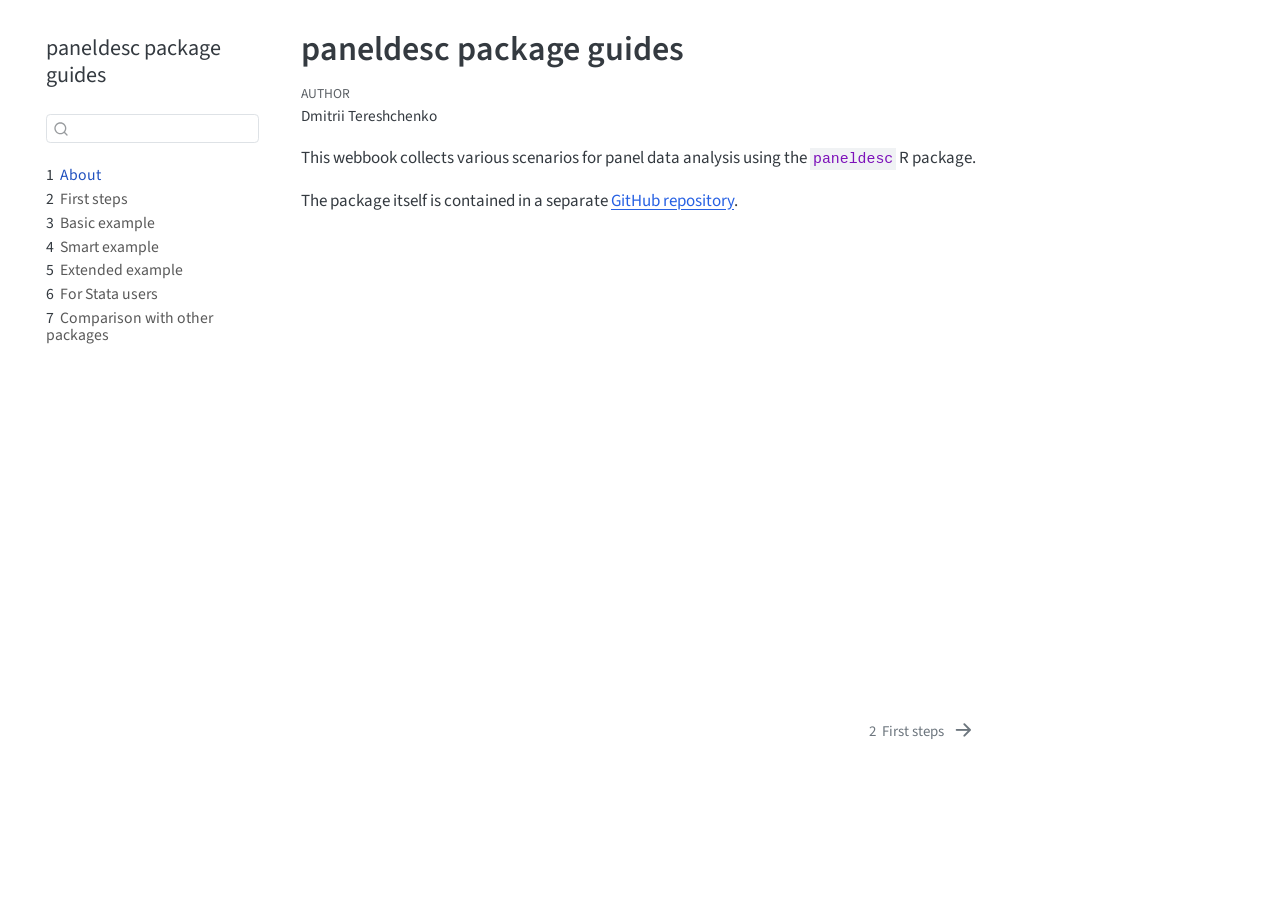
==== docs/index.html @ 5338b29d "Update examples" ====
<!DOCTYPE html>
<html xmlns="http://www.w3.org/1999/xhtml" lang="en" xml:lang="en"><head>

<meta charset="utf-8">
<meta name="generator" content="quarto-1.9.36">

<meta name="viewport" content="width=device-width, initial-scale=1.0, user-scalable=yes">

<meta name="author" content="Dmitrii Tereshchenko">

<title>paneldesc package guides</title>
<style>
/* Default styles provided by pandoc.
** See https://pandoc.org/MANUAL.html#variables-for-html for config info.
*/
code{white-space: pre-wrap;}
span.smallcaps{font-variant: small-caps;}
div.columns{display: flex; gap: min(4vw, 1.5em);}
div.column{flex: auto; overflow-x: auto;}
div.hanging-indent{margin-left: 1.5em; text-indent: -1.5em;}
ul.task-list{list-style: none;}
ul.task-list li input[type="checkbox"] {
  width: 0.8em;
  margin: 0 0.8em 0.2em -1em; /* quarto-specific, see https://github.com/quarto-dev/quarto-cli/issues/4556 */ 
  vertical-align: middle;
}
</style>


<script src="site_libs/quarto-nav/quarto-nav.js"></script>
<script src="site_libs/quarto-nav/headroom.min.js"></script>
<script src="site_libs/clipboard/clipboard.min.js"></script>
<script src="site_libs/quarto-search/autocomplete.umd.js"></script>
<script src="site_libs/quarto-search/fuse.min.js"></script>
<script src="site_libs/quarto-search/quarto-search.js"></script>
<meta name="quarto:offset" content="./">
<link href="./00_start.html" rel="next">
<script src="site_libs/quarto-html/quarto.js" type="module"></script>
<script src="site_libs/quarto-html/tabsets/tabsets.js" type="module"></script>
<script src="site_libs/quarto-html/popper.min.js"></script>
<script src="site_libs/quarto-html/tippy.umd.min.js"></script>
<script src="site_libs/quarto-html/anchor.min.js"></script>
<link href="site_libs/quarto-html/tippy.css" rel="stylesheet">
<link href="site_libs/quarto-html/quarto-syntax-highlighting-845c23b38eaddc0f92fda52bfe77a8c8.css" rel="stylesheet" id="quarto-text-highlighting-styles">
<script src="site_libs/bootstrap/bootstrap.min.js"></script>
<link href="site_libs/bootstrap/bootstrap-icons.css" rel="stylesheet">
<link href="site_libs/bootstrap/bootstrap-a0c9b17a6f8fef2cdd58135d6438d065.min.css" rel="stylesheet" append-hash="true" id="quarto-bootstrap" data-mode="light">
<script id="quarto-search-options" type="application/json">{
  "location": "sidebar",
  "copy-button": false,
  "collapse-after": 3,
  "panel-placement": "start",
  "type": "textbox",
  "limit": 50,
  "keyboard-shortcut": [
    "f",
    "/",
    "s"
  ],
  "show-item-context": false,
  "language": {
    "search-no-results-text": "No results",
    "search-matching-documents-text": "matching documents",
    "search-copy-link-title": "Copy link to search",
    "search-hide-matches-text": "Hide additional matches",
    "search-more-match-text": "more match in this document",
    "search-more-matches-text": "more matches in this document",
    "search-clear-button-title": "Clear",
    "search-text-placeholder": "",
    "search-detached-cancel-button-title": "Cancel",
    "search-submit-button-title": "Submit",
    "search-label": "Search"
  }
}</script>


</head>

<body class="nav-sidebar floating quarto-light">

<div id="quarto-search-results"></div>
  <header id="quarto-header" class="headroom fixed-top">
  <nav class="quarto-secondary-nav">
    <div class="container-fluid d-flex">
      <button type="button" class="quarto-btn-toggle btn" data-bs-toggle="collapse" role="button" data-bs-target=".quarto-sidebar-collapse-item" aria-controls="quarto-sidebar" aria-expanded="false" aria-label="Toggle sidebar navigation" onclick="if (window.quartoToggleHeadroom) { window.quartoToggleHeadroom(); }">
        <i class="bi bi-layout-text-sidebar-reverse"></i>
      </button>
        <nav class="quarto-page-breadcrumbs" aria-label="breadcrumb"><ol class="breadcrumb"><li class="breadcrumb-item"><a href="./index.html"><span class="chapter-number">1</span>&nbsp; <span class="chapter-title">About</span></a></li></ol></nav>
        <a class="flex-grow-1" role="navigation" data-bs-toggle="collapse" data-bs-target=".quarto-sidebar-collapse-item" aria-controls="quarto-sidebar" aria-expanded="false" aria-label="Toggle sidebar navigation" onclick="if (window.quartoToggleHeadroom) { window.quartoToggleHeadroom(); }">      
        </a>
      <button type="button" class="btn quarto-search-button" aria-label="Search" onclick="window.quartoOpenSearch();">
        <i class="bi bi-search"></i>
      </button>
    </div>
  </nav>
</header>
<!-- content -->
<div id="quarto-content" class="quarto-container page-columns page-rows-contents page-layout-article">
<!-- sidebar -->
  <nav id="quarto-sidebar" class="sidebar collapse collapse-horizontal quarto-sidebar-collapse-item sidebar-navigation floating overflow-auto">
    <div class="pt-lg-2 mt-2 text-left sidebar-header">
    <div class="sidebar-title mb-0 py-0">
      <a href="./">paneldesc package guides</a> 
    </div>
      </div>
        <div class="mt-2 flex-shrink-0 align-items-center">
        <div class="sidebar-search">
        <div id="quarto-search" class="" title="Search"></div>
        </div>
        </div>
    <div class="sidebar-menu-container"> 
    <ul class="list-unstyled mt-1">
        <li class="sidebar-item">
  <div class="sidebar-item-container"> 
  <a href="./index.html" class="sidebar-item-text sidebar-link active">
 <span class="menu-text"><span class="chapter-number">1</span>&nbsp; <span class="chapter-title">About</span></span></a>
  </div>
</li>
        <li class="sidebar-item">
  <div class="sidebar-item-container"> 
  <a href="./00_start.html" class="sidebar-item-text sidebar-link">
 <span class="menu-text"><span class="chapter-number">2</span>&nbsp; <span class="chapter-title">First steps</span></span></a>
  </div>
</li>
        <li class="sidebar-item">
  <div class="sidebar-item-container"> 
  <a href="./01_basic.html" class="sidebar-item-text sidebar-link">
 <span class="menu-text"><span class="chapter-number">3</span>&nbsp; <span class="chapter-title">Basic example</span></span></a>
  </div>
</li>
        <li class="sidebar-item">
  <div class="sidebar-item-container"> 
  <a href="./02_panel.html" class="sidebar-item-text sidebar-link">
 <span class="menu-text"><span class="chapter-number">4</span>&nbsp; <span class="chapter-title">Smart example</span></span></a>
  </div>
</li>
        <li class="sidebar-item">
  <div class="sidebar-item-container"> 
  <a href="./03_extend.html" class="sidebar-item-text sidebar-link">
 <span class="menu-text"><span class="chapter-number">5</span>&nbsp; <span class="chapter-title">Extended example</span></span></a>
  </div>
</li>
        <li class="sidebar-item">
  <div class="sidebar-item-container"> 
  <a href="./04_Stata.html" class="sidebar-item-text sidebar-link">
 <span class="menu-text"><span class="chapter-number">6</span>&nbsp; <span class="chapter-title">For Stata users</span></span></a>
  </div>
</li>
        <li class="sidebar-item">
  <div class="sidebar-item-container"> 
  <a href="./05_comparison.html" class="sidebar-item-text sidebar-link">
 <span class="menu-text"><span class="chapter-number">7</span>&nbsp; <span class="chapter-title">Comparison with other packages</span></span></a>
  </div>
</li>
    </ul>
    </div>
</nav>
<div id="quarto-sidebar-glass" class="quarto-sidebar-collapse-item" data-bs-toggle="collapse" data-bs-target=".quarto-sidebar-collapse-item"></div>
<!-- margin-sidebar -->
    <div id="quarto-margin-sidebar" class="sidebar margin-sidebar zindex-bottom">
        
    </div>
<!-- main -->
<main class="content" id="quarto-document-content">

<header id="title-block-header" class="quarto-title-block default">
<div class="quarto-title">
<h1 class="title">paneldesc package guides</h1>
</div>



<div class="quarto-title-meta">

    <div>
    <div class="quarto-title-meta-heading">Author</div>
    <div class="quarto-title-meta-contents">
             <p>Dmitrii Tereshchenko </p>
          </div>
  </div>
    
  
    
  </div>
  


</header>


<p>This webbook collects various scenarios for panel data analysis using the <code>paneldesc</code> R package.</p>
<p>The package itself is contained in a separate <a href="https://github.com/dtereshch/paneldesc">GitHub repository</a>.</p>



</main> <!-- /main -->
<script id="quarto-html-after-body" type="application/javascript">
  window.document.addEventListener("DOMContentLoaded", function (event) {
    const icon = "";
    const anchorJS = new window.AnchorJS();
    anchorJS.options = {
      placement: 'right',
      icon: icon
    };
    anchorJS.add('.anchored');
    const isCodeAnnotation = (el) => {
      for (const clz of el.classList) {
        if (clz.startsWith('code-annotation-')) {                     
          return true;
        }
      }
      return false;
    }
    const onCopySuccess = function(e) {
      // button target
      const button = e.trigger;
      // don't keep focus
      button.blur();
      // flash "checked"
      button.classList.add('code-copy-button-checked');
      var currentTitle = button.getAttribute("title");
      button.setAttribute("title", "Copied!");
      let tooltip;
      if (window.bootstrap) {
        button.setAttribute("data-bs-toggle", "tooltip");
        button.setAttribute("data-bs-placement", "left");
        button.setAttribute("data-bs-title", "Copied!");
        tooltip = new bootstrap.Tooltip(button, 
          { trigger: "manual", 
            customClass: "code-copy-button-tooltip",
            offset: [0, -8]});
        tooltip.show();    
      }
      setTimeout(function() {
        if (tooltip) {
          tooltip.hide();
          button.removeAttribute("data-bs-title");
          button.removeAttribute("data-bs-toggle");
          button.removeAttribute("data-bs-placement");
        }
        button.setAttribute("title", currentTitle);
        button.classList.remove('code-copy-button-checked');
      }, 1000);
      // clear code selection
      e.clearSelection();
    }
    const getTextToCopy = function(trigger) {
      const outerScaffold = trigger.parentElement.cloneNode(true);
      const codeEl = outerScaffold.querySelector('code');
      for (const childEl of codeEl.children) {
        if (isCodeAnnotation(childEl)) {
          childEl.remove();
        }
      }
      return codeEl.innerText;
    }
    const clipboard = new window.ClipboardJS('.code-copy-button:not([data-in-quarto-modal])', {
      text: getTextToCopy
    });
    clipboard.on('success', onCopySuccess);
    if (window.document.getElementById('quarto-embedded-source-code-modal')) {
      const clipboardModal = new window.ClipboardJS('.code-copy-button[data-in-quarto-modal]', {
        text: getTextToCopy,
        container: window.document.getElementById('quarto-embedded-source-code-modal')
      });
      clipboardModal.on('success', onCopySuccess);
    }
      var localhostRegex = new RegExp(/^(?:http|https):\/\/localhost\:?[0-9]*\//);
      var mailtoRegex = new RegExp(/^mailto:/);
        var filterRegex = new RegExp('/' + window.location.host + '/');
      var isInternal = (href) => {
          return filterRegex.test(href) || localhostRegex.test(href) || mailtoRegex.test(href);
      }
      // Inspect non-navigation links and adorn them if external
     var links = window.document.querySelectorAll('a[href]:not(.nav-link):not(.navbar-brand):not(.toc-action):not(.sidebar-link):not(.sidebar-item-toggle):not(.pagination-link):not(.no-external):not([aria-hidden]):not(.dropdown-item):not(.quarto-navigation-tool):not(.about-link)');
      for (var i=0; i<links.length; i++) {
        const link = links[i];
        if (!isInternal(link.href)) {
          // undo the damage that might have been done by quarto-nav.js in the case of
          // links that we want to consider external
          if (link.dataset.originalHref !== undefined) {
            link.href = link.dataset.originalHref;
          }
        }
      }
    function tippyHover(el, contentFn, onTriggerFn, onUntriggerFn) {
      const config = {
        allowHTML: true,
        maxWidth: 500,
        delay: 100,
        arrow: false,
        appendTo: function(el) {
            return el.parentElement;
        },
        interactive: true,
        interactiveBorder: 10,
        theme: 'quarto',
        placement: 'bottom-start',
      };
      if (contentFn) {
        config.content = contentFn;
      }
      if (onTriggerFn) {
        config.onTrigger = onTriggerFn;
      }
      if (onUntriggerFn) {
        config.onUntrigger = onUntriggerFn;
      }
      window.tippy(el, config); 
    }
    const noterefs = window.document.querySelectorAll('a[role="doc-noteref"]');
    for (var i=0; i<noterefs.length; i++) {
      const ref = noterefs[i];
      tippyHover(ref, function() {
        // use id or data attribute instead here
        let href = ref.getAttribute('data-footnote-href') || ref.getAttribute('href');
        try { href = new URL(href).hash; } catch {}
        const id = href.replace(/^#\/?/, "");
        const note = window.document.getElementById(id);
        if (note) {
          return note.innerHTML;
        } else {
          return "";
        }
      });
    }
    const xrefs = window.document.querySelectorAll('a.quarto-xref');
    const processXRef = (id, note) => {
      // Strip column container classes
      const stripColumnClz = (el) => {
        el.classList.remove("page-full", "page-columns");
        if (el.children) {
          for (const child of el.children) {
            stripColumnClz(child);
          }
        }
      }
      stripColumnClz(note)
      if (id === null || id.startsWith('sec-')) {
        // Special case sections, only their first couple elements
        const container = document.createElement("div");
        if (note.children && note.children.length > 2) {
          container.appendChild(note.children[0].cloneNode(true));
          for (let i = 1; i < note.children.length; i++) {
            const child = note.children[i];
            if (child.tagName === "P" && child.innerText === "") {
              continue;
            } else {
              container.appendChild(child.cloneNode(true));
              break;
            }
          }
          if (window.Quarto?.typesetMath) {
            window.Quarto.typesetMath(container);
          }
          return container.innerHTML
        } else {
          if (window.Quarto?.typesetMath) {
            window.Quarto.typesetMath(note);
          }
          return note.innerHTML;
        }
      } else {
        // Remove any anchor links if they are present
        const anchorLink = note.querySelector('a.anchorjs-link');
        if (anchorLink) {
          anchorLink.remove();
        }
        if (window.Quarto?.typesetMath) {
          window.Quarto.typesetMath(note);
        }
        if (note.classList.contains("callout")) {
          return note.outerHTML;
        } else {
          return note.innerHTML;
        }
      }
    }
    for (var i=0; i<xrefs.length; i++) {
      const xref = xrefs[i];
      tippyHover(xref, undefined, function(instance) {
        instance.disable();
        let url = xref.getAttribute('href');
        let hash = undefined; 
        if (url.startsWith('#')) {
          hash = url;
        } else {
          try { hash = new URL(url).hash; } catch {}
        }
        if (hash) {
          const id = hash.replace(/^#\/?/, "");
          const note = window.document.getElementById(id);
          if (note !== null) {
            try {
              const html = processXRef(id, note.cloneNode(true));
              instance.setContent(html);
            } finally {
              instance.enable();
              instance.show();
            }
          } else {
            // See if we can fetch this
            fetch(url.split('#')[0])
            .then(res => res.text())
            .then(html => {
              const parser = new DOMParser();
              const htmlDoc = parser.parseFromString(html, "text/html");
              const note = htmlDoc.getElementById(id);
              if (note !== null) {
                const html = processXRef(id, note);
                instance.setContent(html);
              } 
            }).finally(() => {
              instance.enable();
              instance.show();
            });
          }
        } else {
          // See if we can fetch a full url (with no hash to target)
          // This is a special case and we should probably do some content thinning / targeting
          fetch(url)
          .then(res => res.text())
          .then(html => {
            const parser = new DOMParser();
            const htmlDoc = parser.parseFromString(html, "text/html");
            const note = htmlDoc.querySelector('main.content');
            if (note !== null) {
              // This should only happen for chapter cross references
              // (since there is no id in the URL)
              // remove the first header
              if (note.children.length > 0 && note.children[0].tagName === "HEADER") {
                note.children[0].remove();
              }
              const html = processXRef(null, note);
              instance.setContent(html);
            } 
          }).finally(() => {
            instance.enable();
            instance.show();
          });
        }
      }, function(instance) {
      });
    }
        let selectedAnnoteEl;
        const selectorForAnnotation = ( cell, annotation) => {
          let cellAttr = 'data-code-cell="' + cell + '"';
          let lineAttr = 'data-code-annotation="' +  annotation + '"';
          const selector = 'span[' + cellAttr + '][' + lineAttr + ']';
          return selector;
        }
        const selectCodeLines = (annoteEl) => {
          const doc = window.document;
          const targetCell = annoteEl.getAttribute("data-target-cell");
          const targetAnnotation = annoteEl.getAttribute("data-target-annotation");
          const annoteSpan = window.document.querySelector(selectorForAnnotation(targetCell, targetAnnotation));
          const lines = annoteSpan.getAttribute("data-code-lines").split(",");
          const lineIds = lines.map((line) => {
            return targetCell + "-" + line;
          })
          let top = null;
          let height = null;
          let parent = null;
          if (lineIds.length > 0) {
              //compute the position of the single el (top and bottom and make a div)
              const el = window.document.getElementById(lineIds[0]);
              top = el.offsetTop;
              height = el.offsetHeight;
              parent = el.parentElement.parentElement;
            if (lineIds.length > 1) {
              const lastEl = window.document.getElementById(lineIds[lineIds.length - 1]);
              const bottom = lastEl.offsetTop + lastEl.offsetHeight;
              height = bottom - top;
            }
            if (top !== null && height !== null && parent !== null) {
              // cook up a div (if necessary) and position it 
              let div = window.document.getElementById("code-annotation-line-highlight");
              if (div === null) {
                div = window.document.createElement("div");
                div.setAttribute("id", "code-annotation-line-highlight");
                div.style.position = 'absolute';
                parent.appendChild(div);
              }
              div.style.top = top - 2 + "px";
              div.style.height = height + 4 + "px";
              div.style.left = 0;
              let gutterDiv = window.document.getElementById("code-annotation-line-highlight-gutter");
              if (gutterDiv === null) {
                gutterDiv = window.document.createElement("div");
                gutterDiv.setAttribute("id", "code-annotation-line-highlight-gutter");
                gutterDiv.style.position = 'absolute';
                const codeCell = window.document.getElementById(targetCell);
                const gutter = codeCell.querySelector('.code-annotation-gutter');
                gutter.appendChild(gutterDiv);
              }
              gutterDiv.style.top = top - 2 + "px";
              gutterDiv.style.height = height + 4 + "px";
            }
            selectedAnnoteEl = annoteEl;
          }
        };
        const unselectCodeLines = () => {
          const elementsIds = ["code-annotation-line-highlight", "code-annotation-line-highlight-gutter"];
          elementsIds.forEach((elId) => {
            const div = window.document.getElementById(elId);
            if (div) {
              div.remove();
            }
          });
          selectedAnnoteEl = undefined;
        };
          // Handle positioning of the toggle
      window.addEventListener(
        "resize",
        throttle(() => {
          elRect = undefined;
          if (selectedAnnoteEl) {
            selectCodeLines(selectedAnnoteEl);
          }
        }, 10)
      );
      function throttle(fn, ms) {
      let throttle = false;
      let timer;
        return (...args) => {
          if(!throttle) { // first call gets through
              fn.apply(this, args);
              throttle = true;
          } else { // all the others get throttled
              if(timer) clearTimeout(timer); // cancel #2
              timer = setTimeout(() => {
                fn.apply(this, args);
                timer = throttle = false;
              }, ms);
          }
        };
      }
        // Attach click handler to the DT
        const annoteDls = window.document.querySelectorAll('dt[data-target-cell]');
        for (const annoteDlNode of annoteDls) {
          annoteDlNode.addEventListener('click', (event) => {
            const clickedEl = event.target;
            if (clickedEl !== selectedAnnoteEl) {
              unselectCodeLines();
              const activeEl = window.document.querySelector('dt[data-target-cell].code-annotation-active');
              if (activeEl) {
                activeEl.classList.remove('code-annotation-active');
              }
              selectCodeLines(clickedEl);
              clickedEl.classList.add('code-annotation-active');
            } else {
              // Unselect the line
              unselectCodeLines();
              clickedEl.classList.remove('code-annotation-active');
            }
          });
        }
    const findCites = (el) => {
      const parentEl = el.parentElement;
      if (parentEl) {
        const cites = parentEl.dataset.cites;
        if (cites) {
          return {
            el,
            cites: cites.split(' ')
          };
        } else {
          return findCites(el.parentElement)
        }
      } else {
        return undefined;
      }
    };
    var bibliorefs = window.document.querySelectorAll('a[role="doc-biblioref"]');
    for (var i=0; i<bibliorefs.length; i++) {
      const ref = bibliorefs[i];
      const citeInfo = findCites(ref);
      if (citeInfo) {
        tippyHover(citeInfo.el, function() {
          var popup = window.document.createElement('div');
          citeInfo.cites.forEach(function(cite) {
            var citeDiv = window.document.createElement('div');
            citeDiv.classList.add('hanging-indent');
            citeDiv.classList.add('csl-entry');
            var biblioDiv = window.document.getElementById('ref-' + cite);
            if (biblioDiv) {
              citeDiv.innerHTML = biblioDiv.innerHTML;
            }
            popup.appendChild(citeDiv);
          });
          return popup.innerHTML;
        });
      }
    }
  });
  </script>
<nav class="page-navigation">
  <div class="nav-page nav-page-previous">
  </div>
  <div class="nav-page nav-page-next">
      <a href="./00_start.html" class="pagination-link" aria-label="First steps">
        <span class="nav-page-text"><span class="chapter-number">2</span>&nbsp; <span class="chapter-title">First steps</span></span> <i class="bi bi-arrow-right-short"></i>
      </a>
  </div>
</nav>
</div> <!-- /content -->




</body></html>
---- docs/site_libs/quarto-html/quarto-syntax-highlighting-845c23b38eaddc0f92fda52bfe77a8c8.css ----
/* quarto syntax highlight colors */
:root {
  --quarto-hl-ot-color: #003B4F;
  --quarto-hl-at-color: #657422;
  --quarto-hl-ss-color: #20794D;
  --quarto-hl-an-color: #5E5E5E;
  --quarto-hl-fu-color: #4758AB;
  --quarto-hl-st-color: #20794D;
  --quarto-hl-cf-color: #003B4F;
  --quarto-hl-op-color: #5E5E5E;
  --quarto-hl-er-color: #AD0000;
  --quarto-hl-bn-color: #AD0000;
  --quarto-hl-al-color: #AD0000;
  --quarto-hl-va-color: #111111;
  --quarto-hl-bu-color: inherit;
  --quarto-hl-ex-color: inherit;
  --quarto-hl-pp-color: #AD0000;
  --quarto-hl-in-color: #5E5E5E;
  --quarto-hl-vs-color: #20794D;
  --quarto-hl-wa-color: #5E5E5E;
  --quarto-hl-do-color: #5E5E5E;
  --quarto-hl-im-color: #00769E;
  --quarto-hl-ch-color: #20794D;
  --quarto-hl-dt-color: #AD0000;
  --quarto-hl-fl-color: #AD0000;
  --quarto-hl-co-color: #5E5E5E;
  --quarto-hl-cv-color: #5E5E5E;
  --quarto-hl-cn-color: #8f5902;
  --quarto-hl-sc-color: #5E5E5E;
  --quarto-hl-dv-color: #AD0000;
  --quarto-hl-kw-color: #003B4F;
}

/* other quarto variables */
:root {
  --quarto-font-monospace: SFMono-Regular, Menlo, Monaco, Consolas, "Liberation Mono", "Courier New", monospace;
}

/* syntax highlight based on Pandoc's rules */
pre > code.sourceCode > span {
  color: #003B4F;
}

code.sourceCode > span {
  color: #003B4F;
}

div.sourceCode,
div.sourceCode pre.sourceCode {
  color: #003B4F;
}

/* Normal */
code span {
  color: #003B4F;
}

/* Alert */
code span.al {
  color: #AD0000;
  font-style: inherit;
}

/* Annotation */
code span.an {
  color: #5E5E5E;
  font-style: inherit;
}

/* Attribute */
code span.at {
  color: #657422;
  font-style: inherit;
}

/* BaseN */
code span.bn {
  color: #AD0000;
  font-style: inherit;
}

/* BuiltIn */
code span.bu {
  font-style: inherit;
}

/* ControlFlow */
code span.cf {
  color: #003B4F;
  font-weight: bold;
  font-style: inherit;
}

/* Char */
code span.ch {
  color: #20794D;
  font-style: inherit;
}

/* Constant */
code span.cn {
  color: #8f5902;
  font-style: inherit;
}

/* Comment */
code span.co {
  color: #5E5E5E;
  font-style: inherit;
}

/* CommentVar */
code span.cv {
  color: #5E5E5E;
  font-style: italic;
}

/* Documentation */
code span.do {
  color: #5E5E5E;
  font-style: italic;
}

/* DataType */
code span.dt {
  color: #AD0000;
  font-style: inherit;
}

/* DecVal */
code span.dv {
  color: #AD0000;
  font-style: inherit;
}

/* Error */
code span.er {
  color: #AD0000;
  font-style: inherit;
}

/* Extension */
code span.ex {
  font-style: inherit;
}

/* Float */
code span.fl {
  color: #AD0000;
  font-style: inherit;
}

/* Function */
code span.fu {
  color: #4758AB;
  font-style: inherit;
}

/* Import */
code span.im {
  color: #00769E;
  font-style: inherit;
}

/* Information */
code span.in {
  color: #5E5E5E;
  font-style: inherit;
}

/* Keyword */
code span.kw {
  color: #003B4F;
  font-weight: bold;
  font-style: inherit;
}

/* Operator */
code span.op {
  color: #5E5E5E;
  font-style: inherit;
}

/* Other */
code span.ot {
  color: #003B4F;
  font-style: inherit;
}

/* Preprocessor */
code span.pp {
  color: #AD0000;
  font-style: inherit;
}

/* SpecialChar */
code span.sc {
  color: #5E5E5E;
  font-style: inherit;
}

/* SpecialString */
code span.ss {
  color: #20794D;
  font-style: inherit;
}

/* String */
code span.st {
  color: #20794D;
  font-style: inherit;
}

/* Variable */
code span.va {
  color: #111111;
  font-style: inherit;
}

/* VerbatimString */
code span.vs {
  color: #20794D;
  font-style: inherit;
}

/* Warning */
code span.wa {
  color: #5E5E5E;
  font-style: italic;
}

.prevent-inlining {
  content: "</";
}

/*# sourceMappingURL=ac89f0bb514bba72461919f78549e31c.css.map */
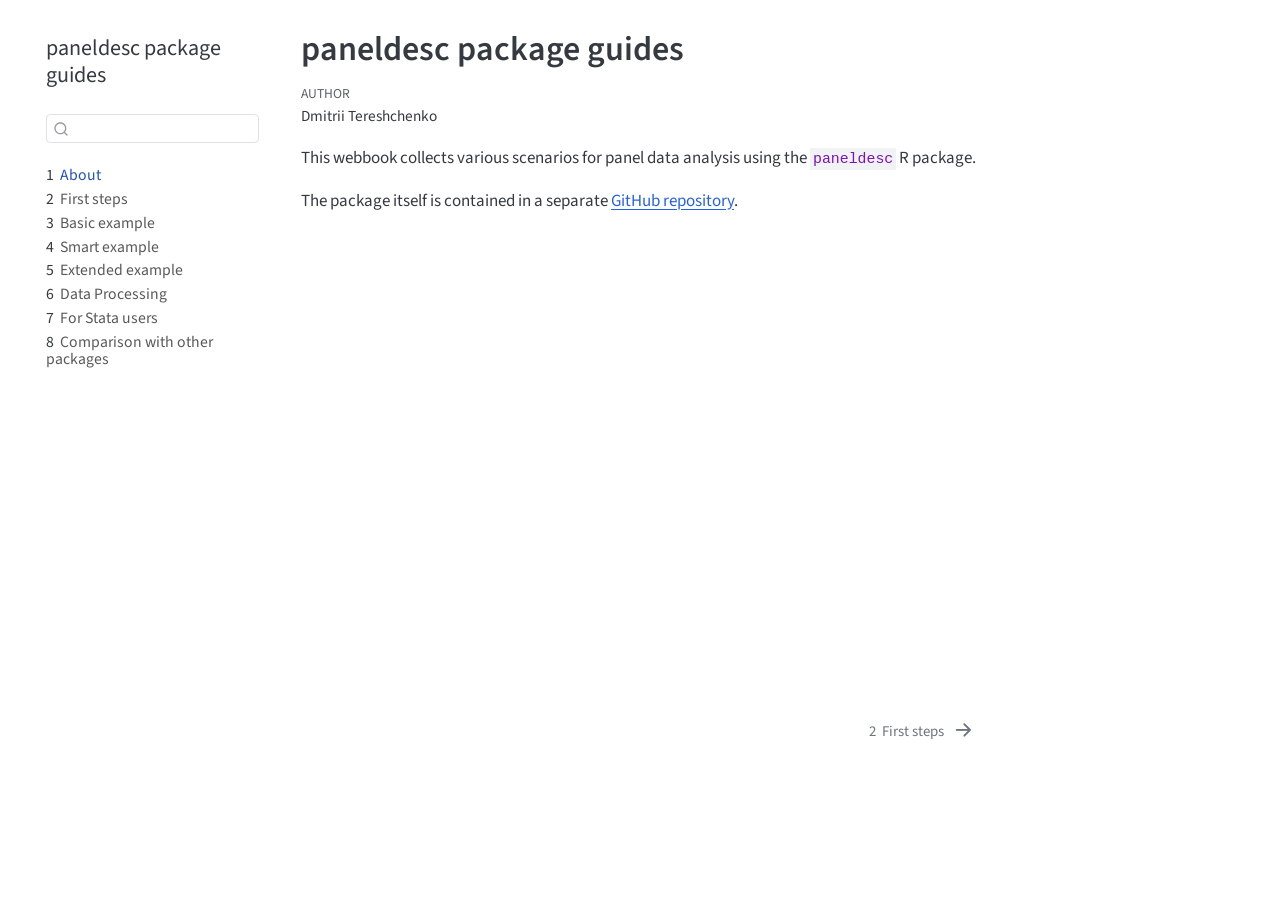
==== commit f7f9db28: "Update examples" ====
--- a/docs/index.html
+++ b/docs/index.html
@@ -142,14 +142,20 @@
 </li>
         <li class="sidebar-item">
   <div class="sidebar-item-container"> 
-  <a href="./04_Stata.html" class="sidebar-item-text sidebar-link">
- <span class="menu-text"><span class="chapter-number">6</span>&nbsp; <span class="chapter-title">For Stata users</span></span></a>
-  </div>
-</li>
-        <li class="sidebar-item">
-  <div class="sidebar-item-container"> 
-  <a href="./05_comparison.html" class="sidebar-item-text sidebar-link">
- <span class="menu-text"><span class="chapter-number">7</span>&nbsp; <span class="chapter-title">Comparison with other packages</span></span></a>
+  <a href="./04_processing.html" class="sidebar-item-text sidebar-link">
+ <span class="menu-text"><span class="chapter-number">6</span>&nbsp; <span class="chapter-title">Data Processing</span></span></a>
+  </div>
+</li>
+        <li class="sidebar-item">
+  <div class="sidebar-item-container"> 
+  <a href="./05_Stata.html" class="sidebar-item-text sidebar-link">
+ <span class="menu-text"><span class="chapter-number">7</span>&nbsp; <span class="chapter-title">For Stata users</span></span></a>
+  </div>
+</li>
+        <li class="sidebar-item">
+  <div class="sidebar-item-container"> 
+  <a href="./06_comparison.html" class="sidebar-item-text sidebar-link">
+ <span class="menu-text"><span class="chapter-number">8</span>&nbsp; <span class="chapter-title">Comparison with other packages</span></span></a>
   </div>
 </li>
     </ul>
